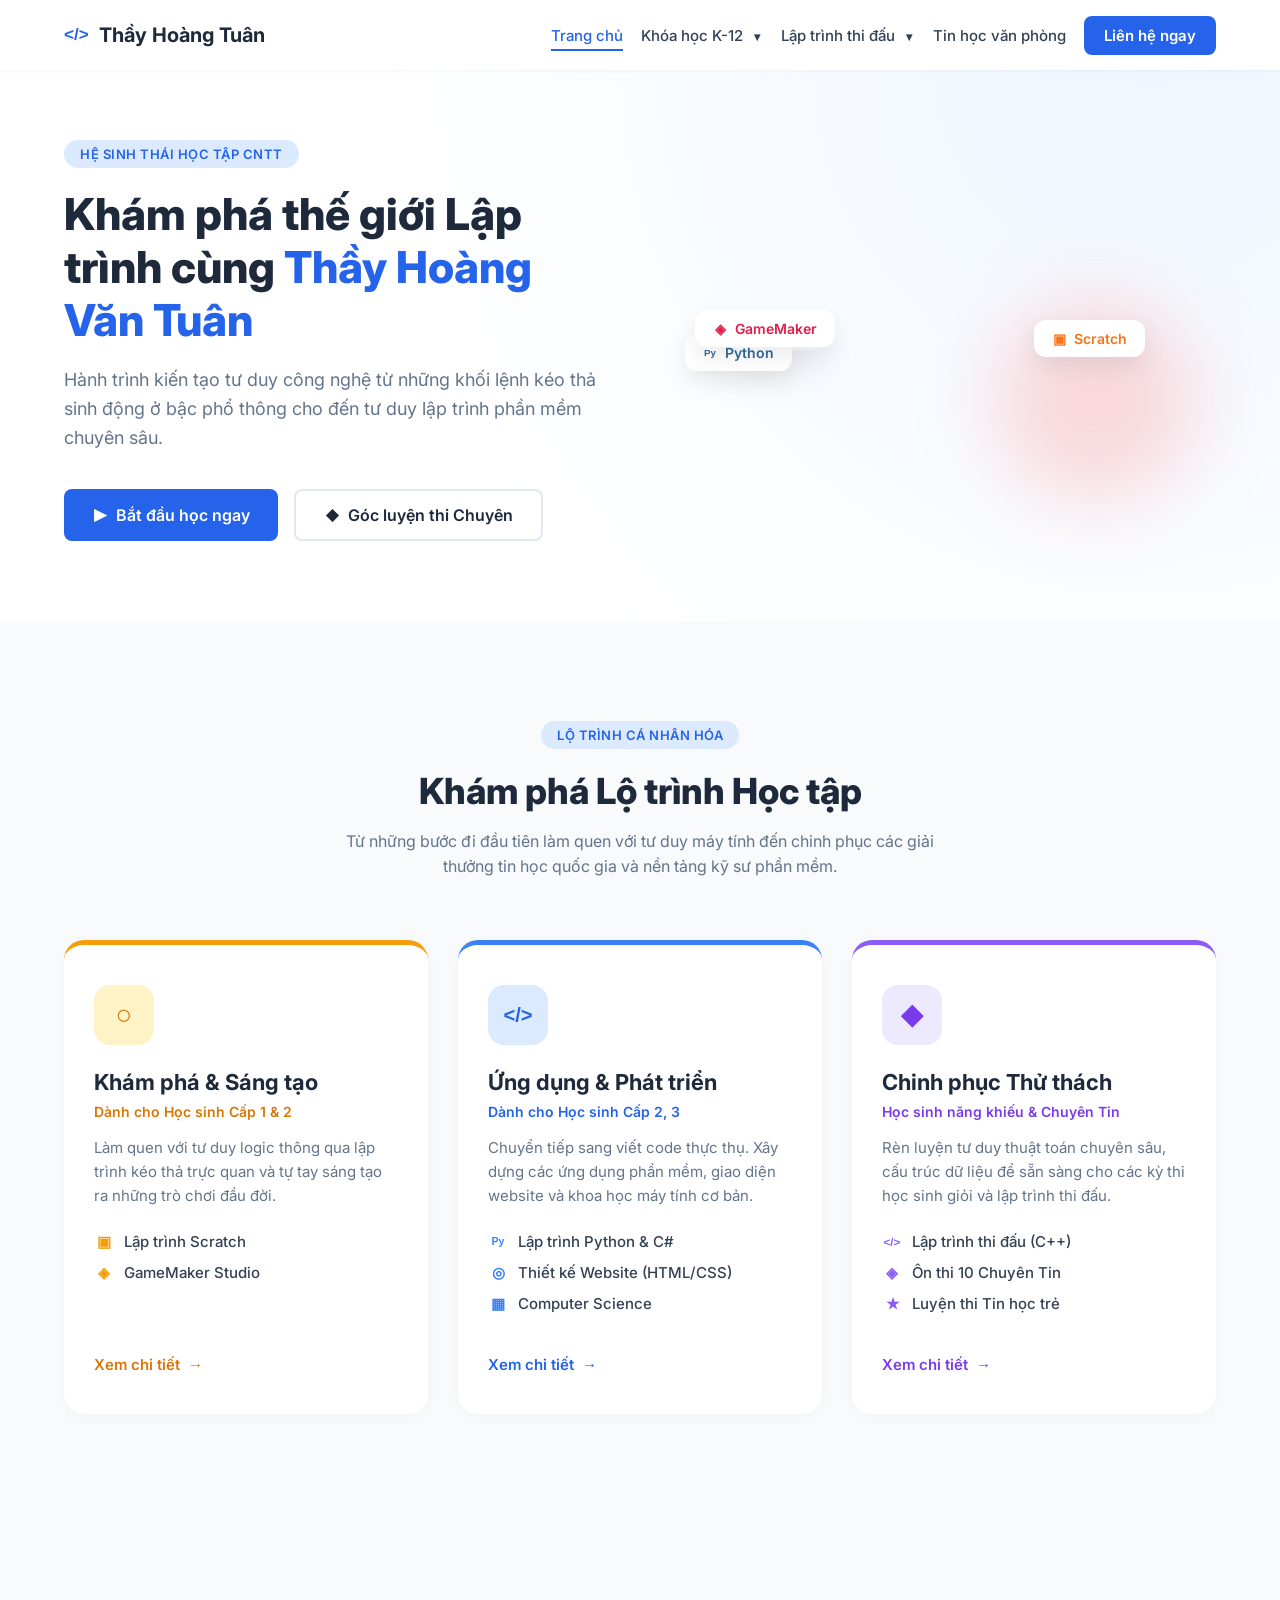
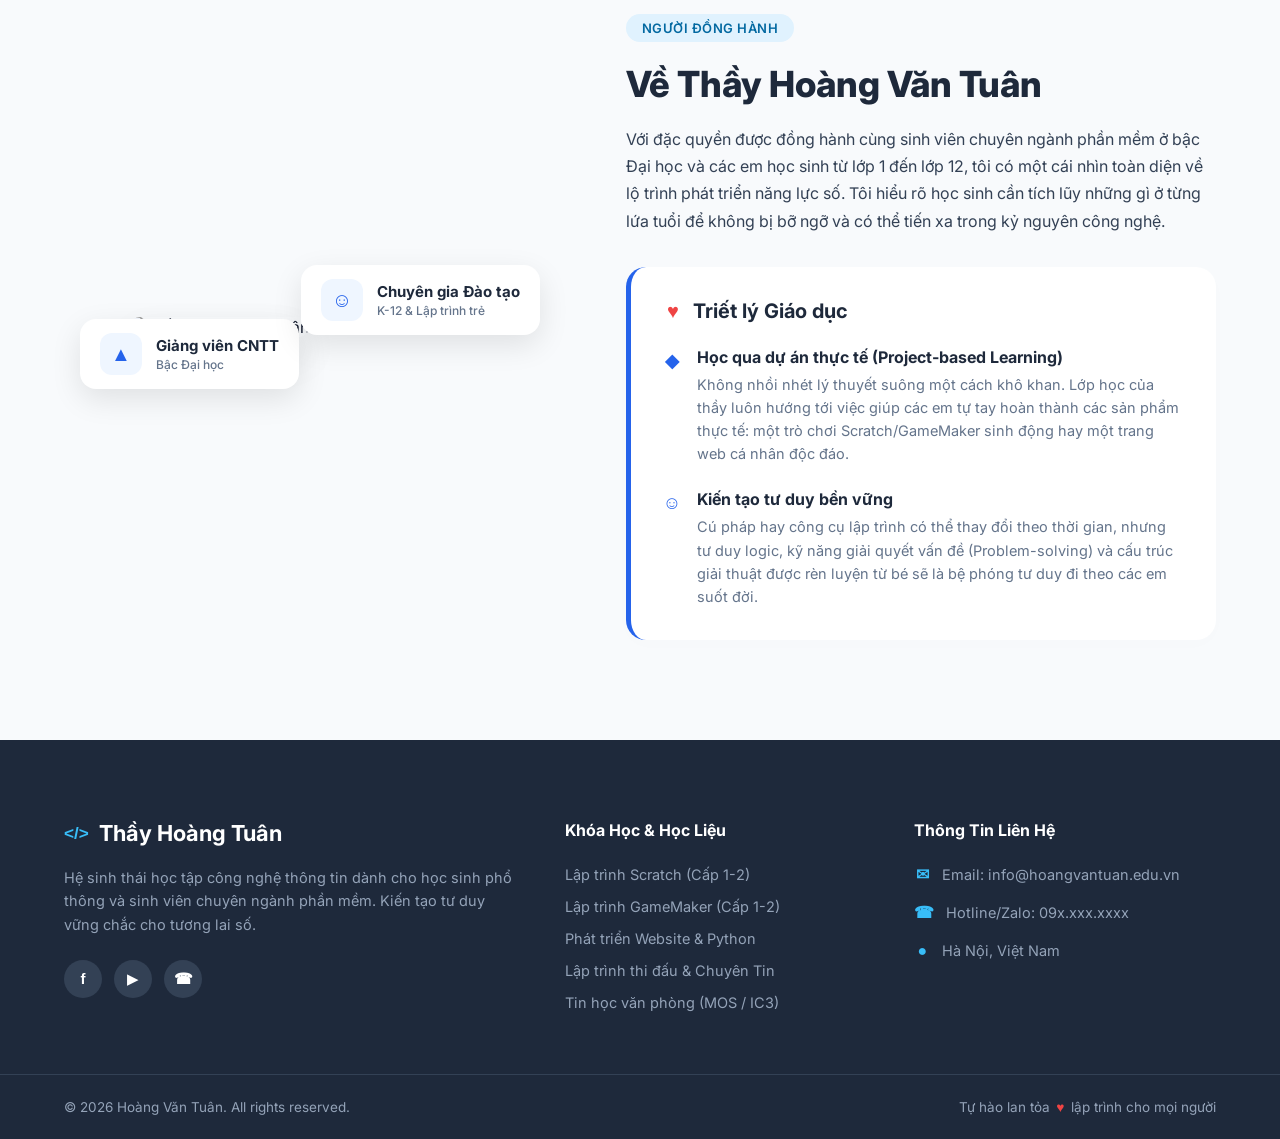
==== index.html @ a7a8ce35 "Add files via upload" ====
<!DOCTYPE html>
<html lang="vi">
<head>
    <meta charset="UTF-8">
    <meta name="viewport" content="width=device-width, initial-scale=1.0">
    <title>Thầy Hoàng Văn Tuân - Giảng viên & Giáo viên Lập trình</title>
    <link rel="preconnect" href="https://fonts.googleapis.com">
    <link rel="preconnect" href="https://fonts.gstatic.com" crossorigin>
    <link href="https://fonts.googleapis.com/css2?family=Inter:wght@300;400;500;600;700;800;900&display=swap" rel="stylesheet">
    <link rel="stylesheet" href="https://cdnjs.cloudflare.com/ajax/libs/font-awesome/6.4.0/css/all.min.css">
    <link rel="stylesheet" href="css/style.css">
</head>
<body>

    <header id="shared-header"></header>

    <section class="hero-section">
        <div class="container hero-container">
            <div class="hero-content">
                <span class="badge">Hệ sinh thái học tập CNTT</span>
                <h1 class="hero-title">
                    Khám phá thế giới Lập trình cùng <span class="highlight">Thầy Hoàng Văn Tuân</span>
                </h1>
                <p class="hero-subtitle">
                    Hành trình kiến tạo tư duy công nghệ từ những khối lệnh kéo thả sinh động ở bậc phổ thông cho đến tư duy lập trình phần mềm chuyên sâu.
                </p>
                <div class="hero-actions">
                    <a href="#courses-k12" class="btn btn-primary">
                        <i class="fa-solid fa-rocket"></i> Bắt đầu học ngay
                    </a>
                    <a href="#competitions" class="btn btn-secondary">
                        <i class="fa-solid fa-trophy"></i> Góc luyện thi Chuyên
                    </a>
                </div>
            </div>
            <div class="hero-image-container">
                <div class="hero-illustration">
                    <div class="tech-card card-1"><i class="fa-brands fa-python"></i> Python</div>
                    <div class="tech-card card-2"><i class="fa-solid fa-gamepad"></i> GameMaker</div>
                    <div class="tech-card card-3"><i class="fa-solid fa-cubes"></i> Scratch</div>
                    <div class="circle-bg"></div>
                    <img src="https://images.unsplash.com/photo-1517694712202-14dd9538aa97?auto=format&fit=crop&q=80&w=600" alt="Học lập trình" class="hero-img">
                </div>
            </div>
        </div>
    </section>

    <section id="courses-k12" class="courses-section">
        <div class="container">
            <div class="section-header">
                <span class="badge">Lộ trình cá nhân hóa</span>
                <h2 class="section-title">Khám phá Lộ trình Học tập</h2>
                <p class="section-subtitle">Từ những bước đi đầu tiên làm quen với tư duy máy tính đến chinh phục các giải thưởng tin học quốc gia và nền tảng kỹ sư phần mềm.</p>
            </div>

            <div class="courses-grid">
                <div class="course-card theme-creative">
                    <div class="card-icon">
                        <i class="fa-solid fa-lightbulb"></i>
                    </div>
                    <h3 class="card-title">Khám phá & Sáng tạo</h3>
                    <p class="card-target">Dành cho Học sinh Cấp 1 & 2</p>
                    <p class="card-desc">Làm quen với tư duy logic thông qua lập trình kéo thả trực quan và tự tay sáng tạo ra những trò chơi đầu đời.</p>
                    <ul class="course-list">
                        <li><i class="fa-solid fa-cubes"></i> Lập trình Scratch</li>
                        <li><i class="fa-solid fa-gamepad"></i> GameMaker Studio</li>
                    </ul>
                    <a href="#" class="card-btn">Xem chi tiết <i class="fa-solid fa-arrow-right"></i></a>
                </div>

                <div class="course-card theme-dev">
                    <div class="card-icon">
                        <i class="fa-solid fa-laptop-code"></i>
                    </div>
                    <h3 class="card-title">Ứng dụng & Phát triển</h3>
                    <p class="card-target">Dành cho Học sinh Cấp 2, 3</p>
                    <p class="card-desc">Chuyển tiếp sang viết code thực thụ. Xây dựng các ứng dụng phần mềm, giao diện website và khoa học máy tính cơ bản.</p>
                    <ul class="course-list">
                        <li><i class="fa-brands fa-python"></i> Lập trình Python & C#</li>
                        <li><i class="fa-solid fa-globe"></i> Thiết kế Website (HTML/CSS)</li>
                        <li><i class="fa-solid fa-microchip"></i> Computer Science</li>
                    </ul>
                    <a href="#" class="card-btn">Xem chi tiết <i class="fa-solid fa-arrow-right"></i></a>
                </div>

                <div class="course-card theme-pro">
                    <div class="card-icon">
                        <i class="fa-solid fa-trophy"></i>
                    </div>
                    <h3 class="card-title">Chinh phục Thử thách</h3>
                    <p class="card-target">Học sinh năng khiếu & Chuyên Tin</p>
                    <p class="card-desc">Rèn luyện tư duy thuật toán chuyên sâu, cấu trúc dữ liệu để sẵn sàng cho các kỳ thi học sinh giỏi và lập trình thi đấu.</p>
                    <ul class="course-list">
                        <li><i class="fa-solid fa-code"></i> Lập trình thi đấu (C++)</li>
                        <li><i class="fa-solid fa-medal"></i> Ôn thi 10 Chuyên Tin</li>
                        <li><i class="fa-solid fa-star"></i> Luyện thi Tin học trẻ</li>
                    </ul>
                    <a href="#" class="card-btn">Xem chi tiết <i class="fa-solid fa-arrow-right"></i></a>
                </div>
            </div>
        </div>
    </section>

    <section id="about" class="about-section">
        <div class="container about-container">
            <div class="about-image-side">
                <div class="profile-frame">
                    <img src="https://images.unsplash.com/photo-1573496359142-b8d87734a5a2?auto=format&fit=crop&q=80&w=600" alt="Thầy Hoàng Văn Tuân" class="profile-img">
                    
                    <div class="info-badge badge-top">
                        <i class="fa-solid fa-graduation-cap"></i>
                        <div>
                            <h4>Giảng viên CNTT</h4>
                            <p>Bậc Đại học</p>
                        </div>
                    </div>
                    
                    <div class="info-badge badge-bottom">
                        <i class="fa-solid fa-child"></i>
                        <div>
                            <h4>Chuyên gia Đào tạo</h4>
                            <p>K-12 & Lập trình trẻ</p>
                        </div>
                    </div>
                </div>
            </div>

            <div class="about-content-side">
                <span class="badge" style="background-color: #e0f2fe; color: #0369a1;">Người đồng hành</span>
                <h2 class="about-title">Về Thầy Hoàng Văn Tuân</h2>
                <p class="about-lead">
                    Với đặc quyền được đồng hành cùng sinh viên chuyên ngành phần mềm ở bậc Đại học và các em học sinh từ lớp 1 đến lớp 12, tôi có một cái nhìn toàn diện về lộ trình phát triển năng lực số. Tôi hiểu rõ học sinh cần tích lũy những gì ở từng lứa tuổi để không bị bỡ ngỡ và có thể tiến xa trong kỷ nguyên công nghệ.
                </p>
                
                <div class="philosophy-box">
                    <h3 class="philosophy-title"><i class="fa-solid fa-heart"></i> Triết lý Giáo dục</h3>
                    <div class="philosophy-items">
                        
                        <div class="philosophy-item">
                            <div class="p-icon"><i class="fa-solid fa-puzzle-piece"></i></div>
                            <div class="p-text">
                                <h4>Học qua dự án thực tế (Project-based Learning)</h4>
                                <p>Không nhồi nhét lý thuyết suông một cách khô khan. Lớp học của thầy luôn hướng tới việc giúp các em tự tay hoàn thành các sản phẩm thực tế: một trò chơi Scratch/GameMaker sinh động hay một trang web cá nhân độc đáo.</p>
                            </div>
                        </div>
                        
                        <div class="philosophy-item">
                            <div class="p-icon"><i class="fa-solid fa-brain"></i></div>
                            <div class="p-text">
                                <h4>Kiến tạo tư duy bền vững</h4>
                                <p>Cú pháp hay công cụ lập trình có thể thay đổi theo thời gian, nhưng tư duy logic, kỹ năng giải quyết vấn đề (Problem-solving) và cấu trúc giải thuật được rèn luyện từ bé sẽ là bệ phóng tư duy đi theo các em suốt đời.</p>
                            </div>
                        </div>

                    </div>
                </div>
            </div>
        </div>
    </section>

    <footer id="shared-footer"></footer>
    <button id="scrollToTopBtn" class="scroll-to-top-btn" aria-label="Cuộn lên đầu trang">
        <i class="fa-solid fa-arrow-up"></i>
    </button>

    <script src="js/main.js"></script>
    <script src="js/components.js"></script>
</body>
</html>
---- css/style.css ----
/* ==========================================================================
   RESET & BIẾN TOÀN CỤC
   ========================================================================== */
* {
    margin: 0;
    padding: 0;
    box-sizing: border-box;
}

html {
    overflow-y: scroll;
    overflow-x: hidden;
}

:root {
    /* Bảng màu chính (Vibe công nghệ, uy tín nhưng hiện đại) */
    --primary: #1e293b;       /* Xám xanh đậm */
    --primary-light: #334155; /* Xám xanh vừa */
    --accent: #2563eb;        /* Xanh dương công nghệ (Màu nhấn) */
    --accent-hover: #1d4ed8;
    --text-main: #0f172a;     /* Chữ chính gần như đen */
    --text-muted: #64748b;    /* Chữ mô tả màu xám */
    --bg-light: #f8fafc;      /* Nền sáng */
    --white: #ffffff;
    
    /* Font chữ & Hiệu ứng chuyển động */
    --font-sans: "Inter", "Segoe UI", Roboto, Arial, Helvetica, sans-serif;
    --transition: all 0.3s ease;
    --radius: 8px;
    --max-width: 1200px;
}

html {
    scroll-behavior: smooth;
    font-family: var(--font-sans);
    color: var(--text-main);
    background-color: var(--white);
}

a {
    text-decoration: none;
    color: inherit;
}

.container {
    width: 100%;
    max-width: var(--max-width);
    margin: 0 auto;
    padding: 0 24px;
}

/* ==========================================================================
   1. HEADER & NAVBAR
   ========================================================================== */
.main-header {
    position: fixed;
    top: 0;
    left: 0;
    width: 100%;
    height: 70px;
    background-color: rgba(255, 255, 255, 0.95);
    backdrop-filter: blur(8px);
    box-shadow: 0 1px 3px rgba(0, 0, 0, 0.05);
    z-index: 1000;
    transition: background-color 0.3s ease, box-shadow 0.3s ease, backdrop-filter 0.3s ease;
}

/* Thêm shadow đậm hơn khi người dùng cuộn chuột xuống */
.main-header.scrolled {
    box-shadow: 0 4px 20px rgba(0, 0, 0, 0.08);
}

.nav-container {
    display: flex;
    justify-content: space-between;
    align-items: center;
    height: 70px;
}

.logo {
    display: flex;
    align-items: center;
    gap: 10px;
    font-size: 20px;
    font-weight: 700;
    color: var(--primary);
}

.logo i {
    color: var(--accent);
    font-size: 22px;
}

.nav-menu {
    display: flex;
    align-items: center;
    gap: 18px;
}

.nav-link {
    font-size: 15px;
    font-weight: 500;
    color: var(--primary-light);
    transition: var(--transition);
    position: relative;
}

.nav-link:hover, .nav-link.active {
    color: var(--accent);
}

/* Hiệu ứng gạch chân khi hover cho menu tĩnh */
.nav-link::after {
    content: '';
    position: absolute;
    bottom: -6px;
    left: 0;
    width: 0;
    height: 2px;
    background-color: var(--accent);
    transition: var(--transition);
}

.nav-link:hover::after, .nav-link.active::after {
    width: 100%;
}

.nav-btn {
    background-color: var(--accent);
    color: var(--white);
    padding: 10px 20px;
    border-radius: var(--radius);
    font-size: 15px;
    font-weight: 600;
    transition: var(--transition);
}

.nav-btn:hover {
    background-color: var(--accent-hover);
    box-shadow: 0 4px 12px rgba(37, 99, 235, 0.2);
}

.mobile-menu-toggle {
    display: none;
    background: none;
    border: none;
    font-size: 24px;
    color: var(--primary);
    cursor: pointer;
}

/* ==========================================================================
   2. HERO SECTION
   ========================================================================== */
.hero-section {
    padding-top: 140px; /* Tránh bị che bởi fixed navbar */
    padding-bottom: 80px;
    background: radial-gradient(circle at 90% 10%, #eff6ff 0%, #ffffff 60%);
    overflow: hidden;
}

.hero-container {
    display: flex;
    align-items: center;
    gap: 48px;
}

.hero-content {
    flex: 1;
}

.badge {
    display: inline-block;
    background-color: #dbeafe;
    color: var(--accent);
    padding: 6px 16px;
    border-radius: 50px;
    font-size: 13px;
    font-weight: 600;
    margin-bottom: 20px;
    text-transform: uppercase;
    letter-spacing: 0.5px;
}

.hero-title {
    font-size: 44px;
    font-weight: 800;
    line-height: 1.2;
    color: var(--primary);
    margin-bottom: 20px;
}

.hero-title .highlight {
    color: var(--accent);
    position: relative;
}

.hero-subtitle {
    font-size: 18px;
    line-height: 1.6;
    color: var(--text-muted);
    margin-bottom: 36px;
    max-width: 540px;
}

.hero-actions {
    display: flex;
    gap: 16px;
    flex-wrap: wrap;
}

.btn {
    display: inline-flex;
    align-items: center;
    gap: 8px;
    padding: 14px 28px;
    border-radius: var(--radius);
    font-size: 16px;
    font-weight: 600;
    transition: var(--transition);
}

.btn-primary {
    background-color: var(--accent);
    color: var(--white);
}

.btn-primary:hover {
    background-color: var(--accent-hover);
    transform: translateY(-2px);
    box-shadow: 0 6px 20px rgba(37, 99, 235, 0.25);
}

.btn-secondary {
    background-color: var(--white);
    color: var(--primary);
    border: 2px solid #e2e8f0;
}

.btn-secondary:hover {
    background-color: var(--bg-light);
    border-color: #cbd5e1;
    transform: translateY(-2px);
}

/* Phần hiển thị hình ảnh và các thẻ nổi k-12 sinh động */
.hero-image-container {
    flex: 1;
    display: flex;
    justify-content: center;
    position: relative;
}

.hero-illustration {
    position: relative;
    width: 100%;
    max-width: 450px;
}

.hero-img {
    width: 100%;
    height: auto;
    border-radius: 20px;
    box-shadow: 0 20px 40px rgba(0, 0, 0, 0.1);
    z-index: 2;
    position: relative;
}

.circle-bg {
    position: absolute;
    top: -30px;
    right: -30px;
    width: 200px;
    height: 200px;
    background-color: #fca5a5;
    border-radius: 50%;
    z-index: 1;
    opacity: 0.4;
    filter: blur(40px);
}

/* Các thẻ bài học nổi xung quanh ảnh tạo nét thân thiện trẻ trung */
.tech-card {
    position: absolute;
    background: var(--white);
    padding: 10px 18px;
    border-radius: 12px;
    box-shadow: 0 10px 25px rgba(0,0,0,0.08);
    font-weight: 600;
    font-size: 14px;
    display: flex;
    align-items: center;
    gap: 8px;
    z-index: 3;
    animation: float 4s ease-in-out infinite;
}

.card-1 { top: 20%; left: -30px; color: #306998; animation-delay: 0s; }
.card-2 { bottom: 15%; left: -20px; color: #e11d48; animation-delay: 1s; }
.card-3 { top: -10px; right: 20px; color: #f97316; animation-delay: 2s; }

@keyframes float {
    0%, 100% { transform: translateY(0); }
    50% { transform: translateY(-10px); }
}

/* ==========================================================================
   RESPONSIVE DESIGN (Tương thích thiết bị di động)
   ========================================================================== */
@media (max-width: 992px) {
    .hero-container {
        flex-direction: column;
        text-align: center;
        gap: 60px;
    }
    .hero-subtitle {
        margin-left: auto;
        margin-right: auto;
    }
    .hero-actions {
        justify-content: center;
    }
    .tech-card {
        font-size: 13px;
        padding: 8px 14px;
    }
}

@media (max-width: 1024px) {
    .mobile-menu-toggle {
        display: block;
    }
    
    /* Biến menu thành dạng tràn màn hình khi bấm nút trên điện thoại */
    .nav-menu {
        position: fixed;
        top: 70px;
        left: -100%;
        width: 100%;
        height: calc(100vh - 70px);
        background-color: var(--white);
        flex-direction: column;
        padding: 40px 24px;
        gap: 24px;
        transition: 0.4s ease;
        box-shadow: 0 10px 15px rgba(0,0,0,0.05);
    }
    
    .nav-menu.open {
        left: 0;
    }
    
    .nav-link::after {
        display: none;
    }
    
    .nav-btn {
        width: 100%;
        text-align: center;
    }

    .hero-title {
        font-size: 32px;
    }
    
    .hero-subtitle {
        font-size: 16px;
    }

    /* Xử lý dropdown trên mobile */
    .dropdown {
        width: 100%;
    }
    
    .dropdown-menu {
        position: static; /* Gỡ bỏ lớp nổi absolute */
        box-shadow: none;
        opacity: 1;
        visibility: visible;
        transform: none;
        padding: 0;
        margin-top: 10px;
        background-color: #f8fafc; /* Nền hơi xám để phân biệt */
        display: none; /* Mặc định ẩn trên mobile */
    }

    /* Trên điện thoại, khi người dùng chạm (active/hover) thì hiện ra */
    .dropdown:hover .dropdown-menu,
    .dropdown:active .dropdown-menu {
        display: block;
    }

    .dropdown-item {
        padding: 12px 20px 12px 40px; /* Lùi vào trong để thể hiện là menu con */
    }

    /* Thêm định dạng cho Dropdown bản rộng của Lập trình thi đấu */
    .dropdown-large {
        min-width: 340px; /* Tăng độ rộng menu để chứa tên kỳ thi thoải mái */
    }

    .dropdown-item.item-two-lines {
        align-items: flex-start; /* Căn icon thẳng hàng với dòng chữ đầu tiên */
        padding: 12px 24px;
        padding-left: 40px; /* Thụt lề đồng bộ với các menu con khác trên mobile */
    }

    .item-text {
        display: flex;
        flex-direction: column;
        line-height: 1.4;
    }

    .item-text strong {
        font-size: 14.5px;
        color: var(--primary);
        transition: var(--transition);
    }

    .dropdown-item:hover .item-text strong {
        color: var(--accent); /* Đổi màu chữ đậm khi hover */
    }

    .dropdown-subtext {
        font-size: 12px;
        color: var(--text-muted);
        font-weight: 500;
        margin-top: 2px;
    }

    /* Màu sắc chuyên biệt cho từng icon kỳ thi tạo sự sinh động */
    .text-amber { color: #f59e0b !important; }
    .text-blue { color: #3b82f6 !important; }
    .text-purple { color: #a855f7 !important; }
    .text-indigo { color: #6366f1 !important; }
    .text-red { color: #ef4444 !important; }
}

/* ==========================================================================
   3. COURSES SECTION (LỘ TRÌNH HỌC TẬP)
   ========================================================================== */
.courses-section {
    padding: 100px 0;
    background-color: var(--bg-light);
}

.section-header {
    text-align: center;
    max-width: 600px;
    margin: 0 auto 60px;
}

.section-title {
    font-size: 36px;
    font-weight: 800;
    color: var(--primary);
    margin-bottom: 16px;
}

.section-subtitle {
    font-size: 16px;
    color: var(--text-muted);
    line-height: 1.6;
}

/* Sử dụng CSS Grid để chia 3 cột đều nhau */
.courses-grid {
    display: grid;
    grid-template-columns: repeat(3, 1fr);
    gap: 30px;
}

/* Định dạng thẻ Card chung */
.course-card {
    background: var(--white);
    border-radius: 20px;
    padding: 40px 30px;
    box-shadow: 0 4px 20px rgba(0, 0, 0, 0.03);
    transition: var(--transition);
    border-top: 5px solid transparent;
    display: flex;
    flex-direction: column;
}

.course-card:hover {
    transform: translateY(-10px);
    box-shadow: 0 15px 30px rgba(0, 0, 0, 0.08);
}

.card-icon {
    width: 60px;
    height: 60px;
    border-radius: 16px;
    display: flex;
    align-items: center;
    justify-content: center;
    font-size: 28px;
    margin-bottom: 24px;
}

.card-title {
    font-size: 22px;
    font-weight: 700;
    color: var(--primary);
    margin-bottom: 8px;
}

.card-target {
    font-size: 14px;
    font-weight: 600;
    margin-bottom: 16px;
}

.card-desc {
    font-size: 15px;
    color: var(--text-muted);
    line-height: 1.6;
    margin-bottom: 24px;
}

.course-list {
    list-style: none;
    margin-bottom: 30px;
    flex-grow: 1; /* Đẩy nút xuống dưới cùng */
}

.course-list li {
    font-size: 15px;
    font-weight: 500;
    color: var(--primary-light);
    margin-bottom: 12px;
    display: flex;
    align-items: center;
    gap: 10px;
}

.course-list li i {
    width: 20px;
    text-align: center;
}

.card-btn {
    display: inline-flex;
    align-items: center;
    gap: 8px;
    font-weight: 600;
    font-size: 15px;
    transition: var(--transition);
    align-self: flex-start;
}

.card-btn:hover {
    gap: 12px; /* Hiệu ứng mũi tên trượt sang phải khi hover */
}

/* Các Theme màu sắc khác nhau cho từng nhóm */
/* Nhóm 1: Sáng tạo (Cấp 1 & 2) */
.theme-creative {
    border-top-color: #f59e0b;
}
.theme-creative .card-icon {
    background-color: #fef3c7;
    color: #d97706;
}
.theme-creative .card-target { color: #d97706; }
.theme-creative .course-list li i { color: #f59e0b; }
.theme-creative .card-btn { color: #d97706; }

/* Nhóm 2: Phát triển (Cấp 2 & 3) */
.theme-dev {
    border-top-color: #3b82f6;
}
.theme-dev .card-icon {
    background-color: #dbeafe;
    color: #2563eb;
}
.theme-dev .card-target { color: #2563eb; }
.theme-dev .course-list li i { color: #3b82f6; }
.theme-dev .card-btn { color: #2563eb; }

/* Nhóm 3: Thi đấu chuyên nghiệp */
.theme-pro {
    border-top-color: #8b5cf6;
}
.theme-pro .card-icon {
    background-color: #ede9fe;
    color: #7c3aed;
}
.theme-pro .card-target { color: #7c3aed; }
.theme-pro .course-list li i { color: #8b5cf6; }
.theme-pro .card-btn { color: #7c3aed; }

/* Responsive cho màn hình nhỏ */
@media (max-width: 992px) {
    .courses-grid {
        grid-template-columns: repeat(2, 1fr);
    }
}

@media (max-width: 768px) {
    .courses-grid {
        grid-template-columns: 1fr;
    }
    .section-title {
        font-size: 28px;
    }
}

/* ==========================================================================
   4. VIDEO SECTION (THƯ VIỆN VIDEO)
   ========================================================================== */
.video-section {
    padding: 100px 0;
    background-color: var(--white); /* Đổi màu nền trắng để tách biệt với khối lộ trình */
}

/* CSS Grid cho thư viện video (3 cột) */
.video-grid {
    display: grid;
    grid-template-columns: repeat(3, 1fr);
    gap: 32px;
}

/* Thẻ bọc ngoài Video */
.video-card {
    background: var(--bg-light);
    border-radius: 16px;
    overflow: hidden;
    display: block; /* Thẻ a biến thành block để click được toàn bộ */
    transition: var(--transition);
    border: 1px solid #e2e8f0;
}

.video-card:hover {
    transform: translateY(-8px);
    box-shadow: 0 12px 24px rgba(0, 0, 0, 0.06);
    border-color: #cbd5e1;
}

/* Vùng chứa ảnh Thumbnail */
.video-thumbnail {
    position: relative;
    width: 100%;
    aspect-ratio: 16 / 9; /* Tỉ lệ chuẩn của video YouTube */
    overflow: hidden;
    background-color: #eff6ff;
}

.video-thumbnail img {
    width: 100%;
    height: 100%;
    object-fit: cover;
    transition: transform 0.5s ease;
}

/* Hiệu ứng zoom nhẹ ảnh khi đưa chuột vào */
.video-card:hover .video-thumbnail img {
    transform: scale(1.05);
}

/* Lớp phủ mờ và Nút Play ở giữa ảnh */
.play-overlay {
    position: absolute;
    top: 0;
    left: 0;
    width: 100%;
    height: 100%;
    background: rgba(239, 246, 255, 0.38);
    display: flex;
    align-items: center;
    justify-content: center;
    transition: var(--transition);
}

.play-overlay i {
    width: 60px;
    height: 60px;
    background-color: #ef4444; /* Màu đỏ đặc trưng của YouTube */
    color: white;
    border-radius: 50%;
    display: flex;
    align-items: center;
    justify-content: center;
    font-size: 24px;
    padding-left: 4px; /* Chỉnh icon play ra giữa một chút */
    box-shadow: 0 4px 12px rgba(239, 68, 68, 0.4);
    transition: transform 0.3s ease;
}

/* Nút play phóng to nhẹ khi hover */
.video-card:hover .play-overlay i {
    transform: scale(1.15);
    background-color: #dc2626;
}

/* Hiển thị thời lượng video góc dưới bên phải */
.video-duration {
    position: absolute;
    bottom: 12px;
    right: 12px;
    background: rgba(0, 0, 0, 0.8);
    color: white;
    padding: 4px 8px;
    border-radius: 6px;
    font-size: 12px;
    font-weight: 600;
}

/* Vùng thông tin Video (Tiêu đề, phân loại) */
.video-info {
    padding: 24px;
}

.video-category {
    font-size: 13px;
    font-weight: 600;
    color: var(--accent);
    text-transform: uppercase;
    letter-spacing: 0.5px;
    margin-bottom: 8px;
    display: inline-block;
}

.video-title {
    font-size: 18px;
    font-weight: 700;
    color: var(--primary);
    line-height: 1.5;
    /* Rút gọn tiêu đề nếu quá dài (Tối đa 2 dòng) */
    display: -webkit-box;
    -webkit-line-clamp: 2;
    -webkit-box-orient: vertical;
    overflow: hidden;
    text-overflow: ellipsis;
}

.video-card:hover .video-title {
    color: var(--accent);
}

/* Responsive cho phần Video */
@media (max-width: 992px) {
    .video-grid {
        grid-template-columns: repeat(2, 1fr);
    }
}

@media (max-width: 600px) {
    .video-grid {
        grid-template-columns: 1fr;
    }
}

/* ==========================================================================
   5. ABOUT SECTION (GIỚI THIỆU & TRIẾT LÝ GIÁO DỤC)
   ========================================================================== */
.about-section {
    padding: 100px 0;
    background-color: var(--bg-light); /* Màu nền xám nhẹ để phân tách với phần video */
}

.about-container {
    display: flex;
    align-items: center;
    gap: 70px;
}

/* Định dạng cột chứa ảnh */
.about-image-side {
    flex: 1;
    display: flex;
    justify-content: center;
}

.profile-frame {
    position: relative;
    width: 100%;
    max-width: 360px;
}

.profile-img {
    width: 100%;
    height: auto;
    border-radius: 24px;
    box-shadow: 0 20px 40px rgba(0, 0, 0, 0.08);
    object-fit: cover;
    aspect-ratio: 4 / 5;
    z-index: 2;
    position: relative;
}

/* Định dạng chung cho 2 thẻ thông tin nổi trên bức ảnh */
.info-badge {
    position: absolute;
    background: var(--white);
    padding: 14px 20px;
    border-radius: 16px;
    box-shadow: 0 10px 30px rgba(0, 0, 0, 0.1);
    display: flex;
    align-items: center;
    gap: 14px;
    z-index: 3;
    white-space: nowrap;
}

.info-badge i {
    font-size: 20px;
    color: var(--accent);
    background: #eff6ff;
    width: 42px;
    height: 42px;
    border-radius: 12px;
    display: flex;
    align-items: center;
    justify-content: center;
}

.info-badge h4 {
    font-size: 15px;
    font-weight: 700;
    color: var(--primary);
    margin-bottom: 2px;
}

.info-badge p {
    font-size: 12px;
    color: var(--text-muted);
    font-weight: 500;
}

/* Vị trí của các thẻ nổi */
.badge-top {
    top: 12%;
    left: -50px;
}

.badge-bottom {
    bottom: 12%;
    right: -50px;
}

/* Định dạng cột nội dung bên phải */
.about-content-side {
    flex: 1.2;
}

.about-title {
    font-size: 36px;
    font-weight: 800;
    color: var(--primary);
    margin-bottom: 20px;
}

.about-lead {
    font-size: 16px;
    line-height: 1.7;
    color: var(--primary-light);
    margin-bottom: 32px;
}

/* Hộp Triết lý Giáo dục */
.philosophy-box {
    background: var(--white);
    padding: 32px;
    border-radius: 20px;
    box-shadow: 0 4px 20px rgba(0, 0, 0, 0.01);
    border-left: 5px solid var(--accent);
}

.philosophy-title {
    font-size: 20px;
    font-weight: 700;
    color: var(--primary);
    margin-bottom: 24px;
    display: flex;
    align-items: center;
    gap: 10px;
}

.philosophy-title i {
    color: #ef4444; /* Màu đỏ ấm áp cho icon trái tim */
}

.philosophy-items {
    display: flex;
    flex-direction: column;
    gap: 24px;
}

.philosophy-item {
    display: flex;
    gap: 16px;
}

.p-icon {
    font-size: 18px;
    color: var(--accent);
    margin-top: 3px;
}

.p-text h4 {
    font-size: 16px;
    font-weight: 700;
    color: var(--primary);
    margin-bottom: 6px;
}

.p-text p {
    font-size: 14.5px;
    color: var(--text-muted);
    line-height: 1.6;
}

/* Xử lý tương thích hiển thị trên Mobile và Tablet */
@media (max-width: 992px) {
    .about-container {
        flex-direction: column;
        gap: 60px;
    }
    .about-image-side {
        order: 2; /* Trên điện thoại, phần chữ hiển thị trước rồi mới đến ảnh chân dung bên dưới */
    }
    .badge-top { left: -20px; }
    .badge-bottom { right: -20px; }
}

@media (max-width: 576px) {
    .philosophy-box {
        padding: 24px 16px;
    }
    .badge-top, .badge-bottom {
        position: static;
        margin: 10px auto;
        width: fit-content;
    }
    .profile-frame {
        display: flex;
        flex-direction: column;
        align-items: center;
    }
}

/* ==========================================================================
   6. SITE FOOTER (CHÂN TRANG)
   ========================================================================== */
.site-footer {
    background-color: var(--primary); /* Sử dụng lại biến màu xám xanh đậm #1e293b */
    color: #94a3b8; /* Màu chữ bạc/xám sáng để dễ đọc trên nền tối */
    padding-top: 80px;
}

.footer-container {
    display: grid;
    grid-template-columns: 1.5fr 1fr 1fr; /* Chia 3 cột, cột thương hiệu rộng hơn chút */
    gap: 48px;
    padding-bottom: 50px;
}

.footer-column {
    display: flex;
    flex-direction: column;
}

/* Định dạng cột Logo thương hiệu */
.footer-logo {
    display: flex;
    align-items: center;
    gap: 10px;
    font-size: 22px;
    font-weight: 700;
    color: var(--white);
    margin-bottom: 20px;
}

.footer-logo i {
    color: #38bdf8; /* Xanh cyan sáng hơn để nổi bật trên nền tối */
}

.footer-brand-desc {
    font-size: 14.5px;
    line-height: 1.6;
    margin-bottom: 24px;
}

/* Các mạng xã hội */
.social-links {
    display: flex;
    gap: 12px;
}

.social-links a {
    width: 38px;
    height: 38px;
    background-color: var(--primary-light);
    color: var(--white);
    border-radius: 50%;
    display: flex;
    align-items: center;
    justify-content: center;
    transition: var(--transition);
    font-size: 15px;
}

.social-links a:hover {
    background-color: var(--accent);
    transform: translateY(-3px);
}

/* Tiêu đề các mục lớn ở chân trang */
.footer-heading {
    font-size: 16px;
    font-weight: 700;
    color: var(--white);
    margin-bottom: 24px;
    position: relative;
}

/* Menu liên kết ở Footer */
.footer-links-list, .contact-info-list {
    list-style: none;
}

.footer-links-list li {
    margin-bottom: 12px;
}

.footer-links-list a {
    font-size: 14.5px;
    transition: var(--transition);
}

.footer-links-list a:hover {
    color: var(--white);
    padding-left: 5px; /* Hiệu ứng đẩy nhẹ chữ sang phải khi di chuột vào */
}

/* Thông tin liên hệ trực tiếp */
.contact-info-list li {
    display: flex;
    align-items: flex-start;
    gap: 12px;
    font-size: 14.5px;
    line-height: 1.5;
    margin-bottom: 16px;
}

.contact-info-list i {
    color: #38bdf8;
    margin-top: 3px;
    font-size: 16px;
}

/* Bản quyền chân trang (Bottom Bar) */
.footer-bottom {
    border-top: 1px solid var(--primary-light);
    padding: 24px 0;
    font-size: 13.5px;
}

.footer-bottom-container {
    display: flex;
    justify-content: space-between;
    align-items: center;
}

/* ==========================================================================
   SCROLL TO TOP BUTTON (NÚT LÊN ĐẦU TRANG)
   ========================================================================== */
.scroll-to-top-btn {
    position: fixed;
    bottom: 30px;
    right: -60px; /* Ban đầu ẩn ở ngoài màn hình bên phải */
    width: 46px;
    height: 46px;
    background-color: var(--accent);
    color: var(--white);
    border: none;
    border-radius: 50%;
    cursor: pointer;
    display: flex;
    align-items: center;
    justify-content: center;
    font-size: 16px;
    box-shadow: 0 4px 12px rgba(0, 0, 0, 0.15);
    z-index: 999;
    transition: all 0.4s cubic-bezier(0.4, 0, 0.2, 1);
}

/* Hiện nút ra khi có class 'show' */
.scroll-to-top-btn.show {
    right: 30px;
}

.scroll-to-top-btn:hover {
    background-color: var(--accent-hover);
    transform: translateY(-3px);
}

/* Responsive cho Footer */
@media (max-width: 768px) {
    .footer-container {
        grid-template-columns: 1fr;
        gap: 40px;
    }
    .footer-heading {
        margin-bottom: 16px;
    }
    .footer-bottom-container {
        flex-direction: column;
        gap: 10px;
        text-align: center;
    }
}

/* ==========================================================================
   DROPDOWN MENU (MENU THẢ XUỐNG CHO KHÓA HỌC K-12)
   ========================================================================== */
.dropdown {
    position: relative;
    display: inline-block;
}

.dropdown-icon {
    font-size: 12px;
    margin-left: 4px;
    transition: transform 0.3s ease;
}

.dropdown-menu {
    position: absolute;
    top: 100%; /* Căn ngay dưới chữ Khóa học K-12 */
    left: 0;
    background-color: var(--white);
    min-width: max-content;
    white-space: nowrap;
    padding-right: 20px; /* Độ rộng của menu thả xuống */
    box-shadow: 0 10px 30px rgba(0, 0, 0, 0.08);
    border-radius: 12px;
    padding: 12px 0;
    
    /* Thiết lập ẩn menu mặc định */
    opacity: 0;
    visibility: hidden;
    transform: translateY(15px); /* Đẩy xuống 1 chút để tạo hiệu ứng trượt lên */
    transition: all 0.3s cubic-bezier(0.4, 0, 0.2, 1);
    z-index: 1000;
}

/* Hiệu ứng khi Hover: Hiện menu và Xoay mũi tên */
.dropdown:hover .dropdown-menu {
    opacity: 1;
    visibility: visible;
    transform: translateY(0); /* Trượt về vị trí gốc */
}

.dropdown:hover .dropdown-icon {
    transform: rotate(180deg); /* Xoay mũi tên ngược lên */
    color: var(--accent);
}

/* Định dạng nội dung bên trong Dropdown */
.dropdown-group {
    padding-bottom: 8px;
    margin-bottom: 8px;
    border-bottom: 1px solid #f1f5f9;
}

.dropdown-group:last-child {
    border-bottom: none;
    padding-bottom: 0;
    margin-bottom: 0;
}

.dropdown-group h4 {
    padding: 8px 24px;
    font-size: 12.5px;
    color: var(--text-muted);
    text-transform: uppercase;
    letter-spacing: 0.5px;
    font-weight: 700;
}

.dropdown-item {
    display: flex;
    align-items: center;
    gap: 12px;
    padding: 10px 24px;
    color: var(--primary);
    font-size: 15px;
    font-weight: 500;
    transition: var(--transition);
}

.dropdown-item i {
    color: var(--accent);
    font-size: 16px;
    width: 20px;
    text-align: center;
}

.dropdown-item:hover {
    background-color: #f8fafc;
    color: var(--accent);
    padding-left: 30px; /* Thụt lề nhẹ tạo cảm giác bấm mượt mà */
}

body,
button,
input,
select,
textarea {
    font-family: "Inter", "Segoe UI", Roboto, Arial, Helvetica, sans-serif !important;
}

/* Icon fallback: keeps icons visible when the Font Awesome CDN is unavailable. */
.fa-solid,
.fa-brands,
.fa-regular {
    display: inline-flex;
    align-items: center;
    justify-content: center;
    min-width: 1em;
    min-height: 1em;
    font-style: normal;
    font-family: "Segoe UI Symbol", "Segoe UI Emoji", Arial, sans-serif !important;
}

.fa-code::before { content: "</>"; font-weight: 800; font-size: 0.78em; }
.fa-bars::before { content: "\2630"; }
.fa-xmark::before { content: "\00D7"; font-weight: 700; }
.fa-chevron-down::before { content: "\25BE"; }
.fa-arrow-right::before { content: "\2192"; font-weight: 700; }
.fa-cubes::before { content: "\25A3"; }
.fa-gamepad::before { content: "\25C8"; }
.fa-python::before { content: "Py"; font-weight: 800; font-size: 0.7em; }
.fa-globe::before { content: "\25CE"; }
.fa-microchip::before { content: "\25A6"; }
.fa-star::before { content: "\2605"; }
.fa-award::before { content: "\25C9"; }
.fa-medal::before { content: "\25C8"; }
.fa-graduation-cap::before { content: "\25B2"; }
.fa-trophy::before { content: "\25C6"; }
.fa-clock::before { content: "\25F7"; }
.fa-video::before { content: "\25B6"; }
.fa-certificate::before { content: "\25CE"; }
.fa-rocket::before { content: "\25B6"; }
.fa-user-graduate::before { content: "\25B2"; }
.fa-child::before { content: "\263A"; }
.fa-briefcase::before { content: "\25A3"; }
.fa-book::before { content: "\1F4D6"; }
.fa-layer-group::before { content: "\25A4"; }
.fa-building-user::before { content: "\25A6"; }
.fa-phone::before,
.fa-phone-volume::before { content: "\260E"; }
.fa-comments::before,
.fa-comment-dots::before { content: "\25CF"; }
.fa-list-check::before,
.fa-check-circle::before,
.fa-check::before { content: "\2713"; }
.fa-file-word::before { content: "W"; font-weight: 800; }
.fa-file-excel::before { content: "X"; font-weight: 800; }
.fa-file-powerpoint::before { content: "P"; font-weight: 800; }
.fa-file-pdf::before { content: "PDF"; font-weight: 800; font-size: 0.58em; }
.fa-shield-halved::before { content: "\25C7"; }
.fa-chart-line::before { content: "\25B1"; }
.fa-envelope::before { content: "\2709"; }
.fa-location-dot::before { content: "\25CF"; }
.fa-facebook-f::before { content: "f"; font-weight: 800; }
.fa-youtube::before { content: "\25B6"; }
.fa-play::before { content: "\25B6"; }
.fa-arrow-up::before { content: "\2191"; }
.fa-heart::before { content: "\2665"; }
.fa-lightbulb::before { content: "\25CB"; }
.fa-users::before { content: "\25CF"; }
.fa-brain::before { content: "\263A"; }
.fa-puzzle-piece::before { content: "\25C6"; }
.fa-laptop-code::before { content: "</>"; font-weight: 800; font-size: 0.72em; }
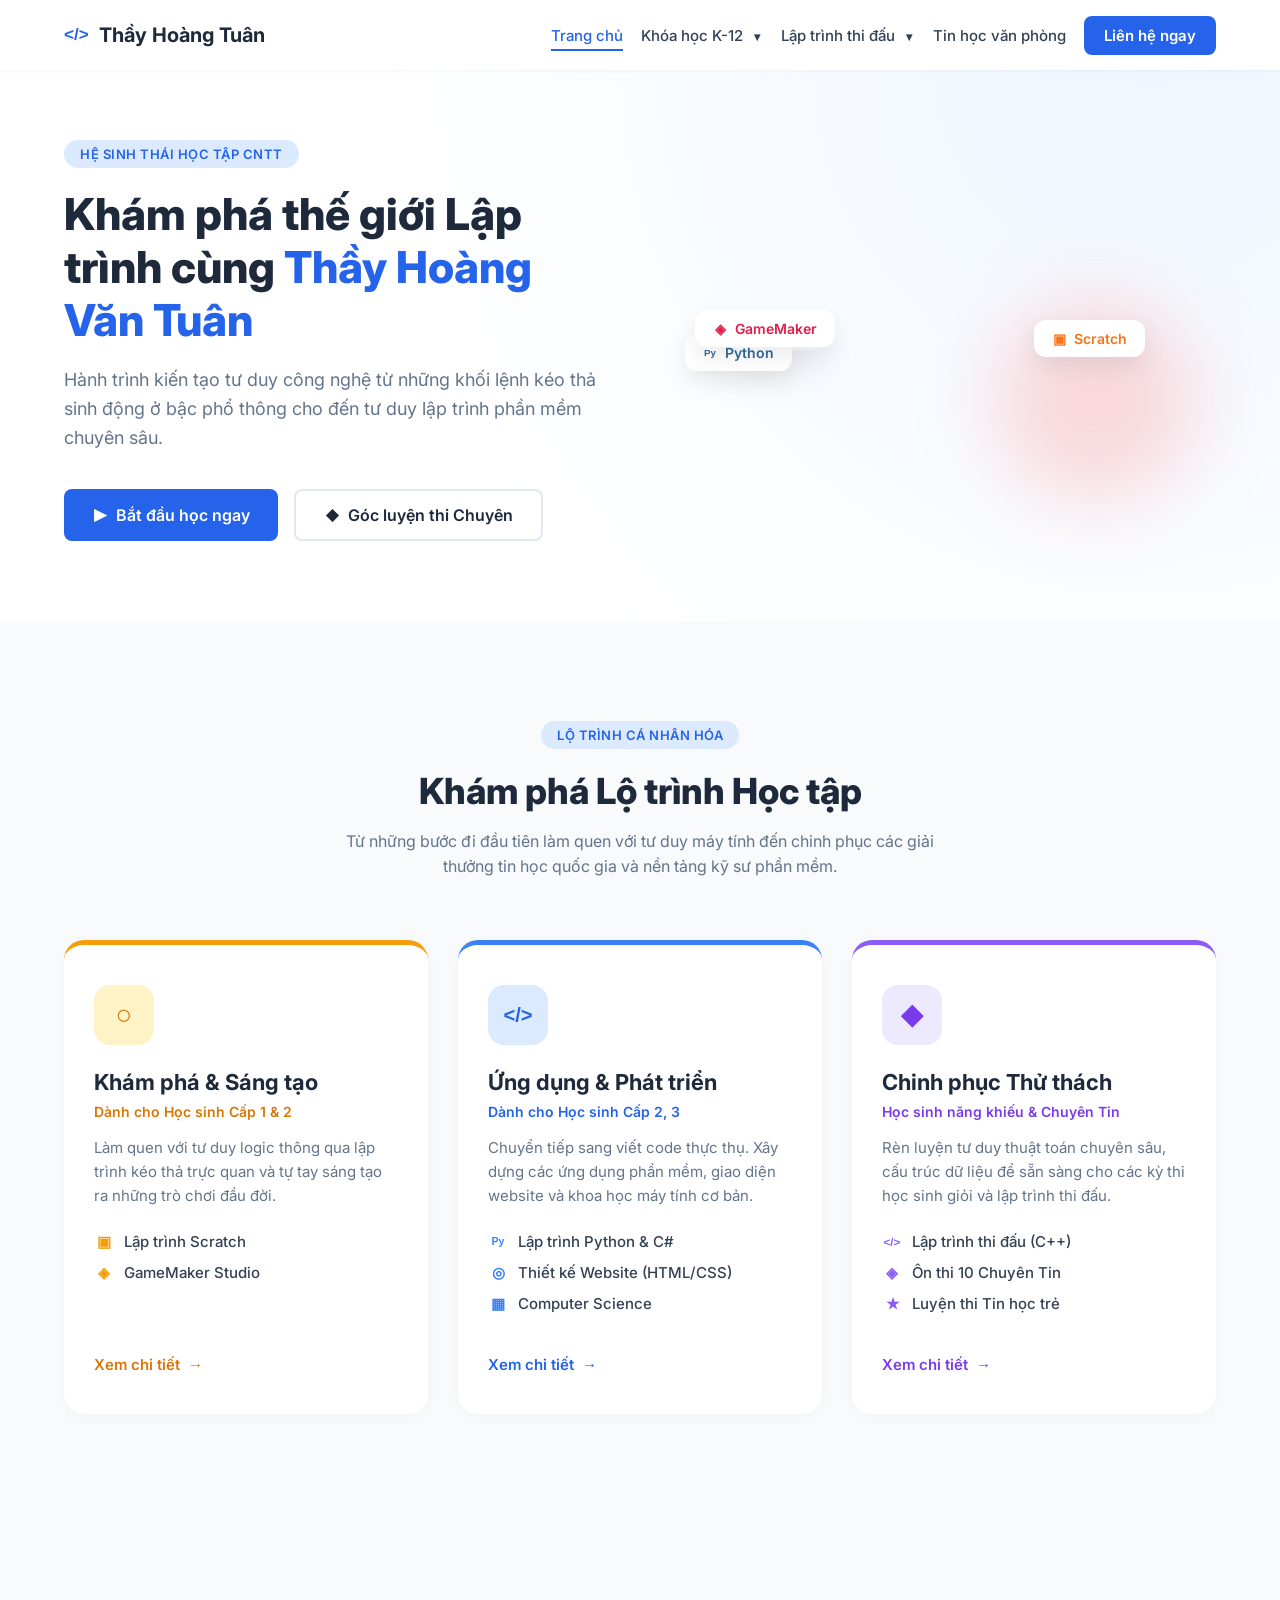
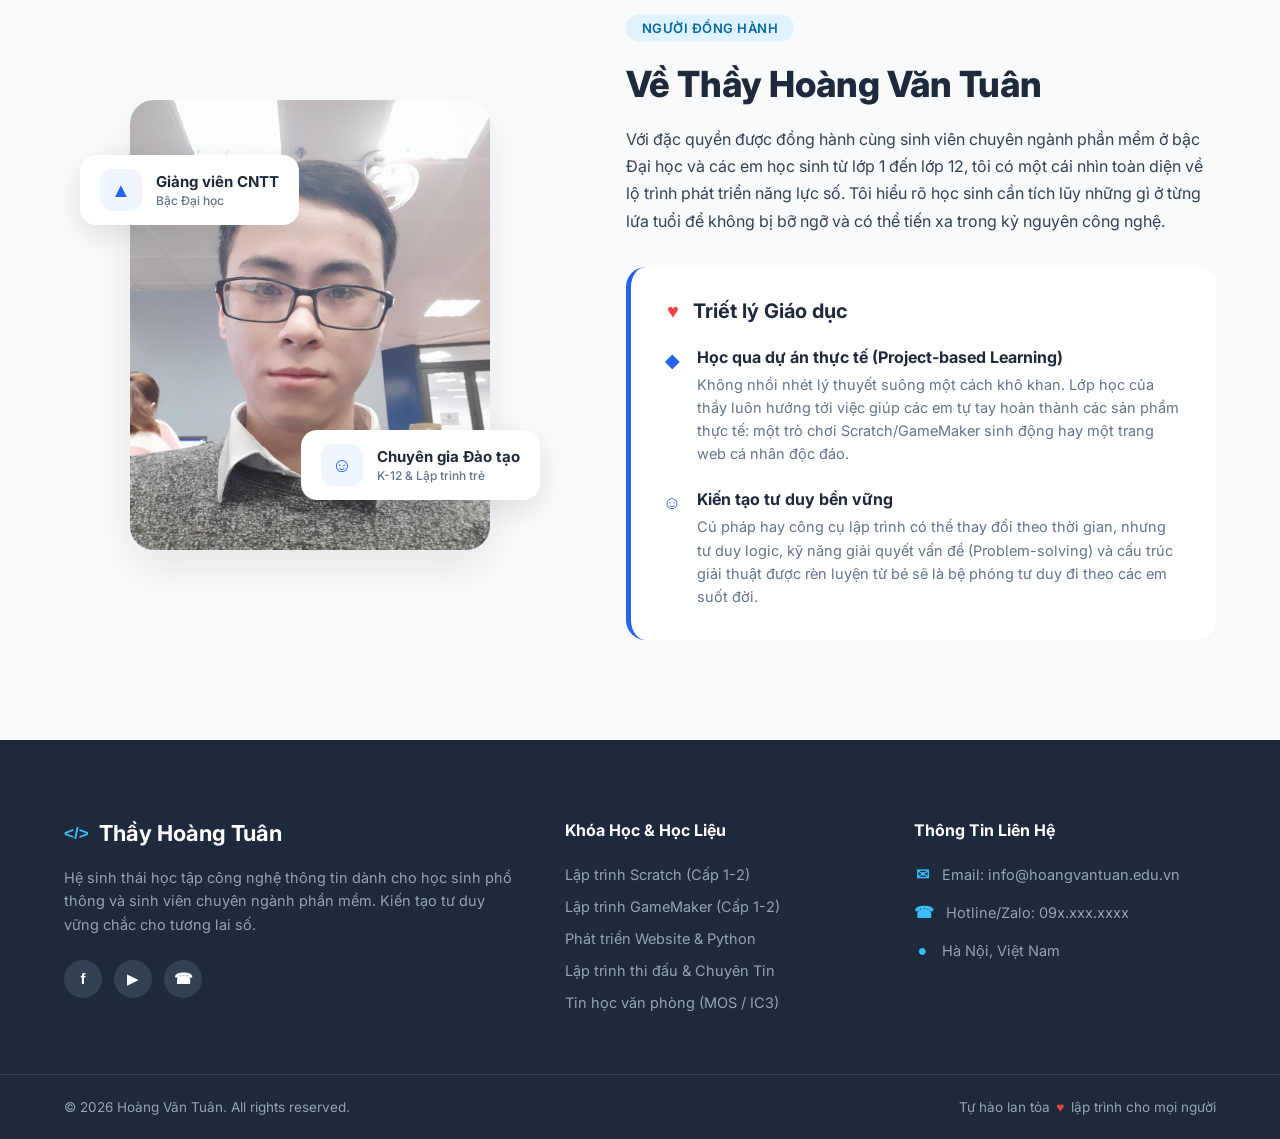
==== commit c66e5d95: "chinh anh avt" ====
--- a/index.html
+++ b/index.html
@@ -105,7 +105,7 @@
         <div class="container about-container">
             <div class="about-image-side">
                 <div class="profile-frame">
-                    <img src="https://images.unsplash.com/photo-1573496359142-b8d87734a5a2?auto=format&fit=crop&q=80&w=600" alt="Thầy Hoàng Văn Tuân" class="profile-img">
+                    <img src="./assets/images/hvtuan.jpg" alt="Thầy Hoàng Văn Tuân" class="profile-img">
                     
                     <div class="info-badge badge-top">
                         <i class="fa-solid fa-graduation-cap"></i>
